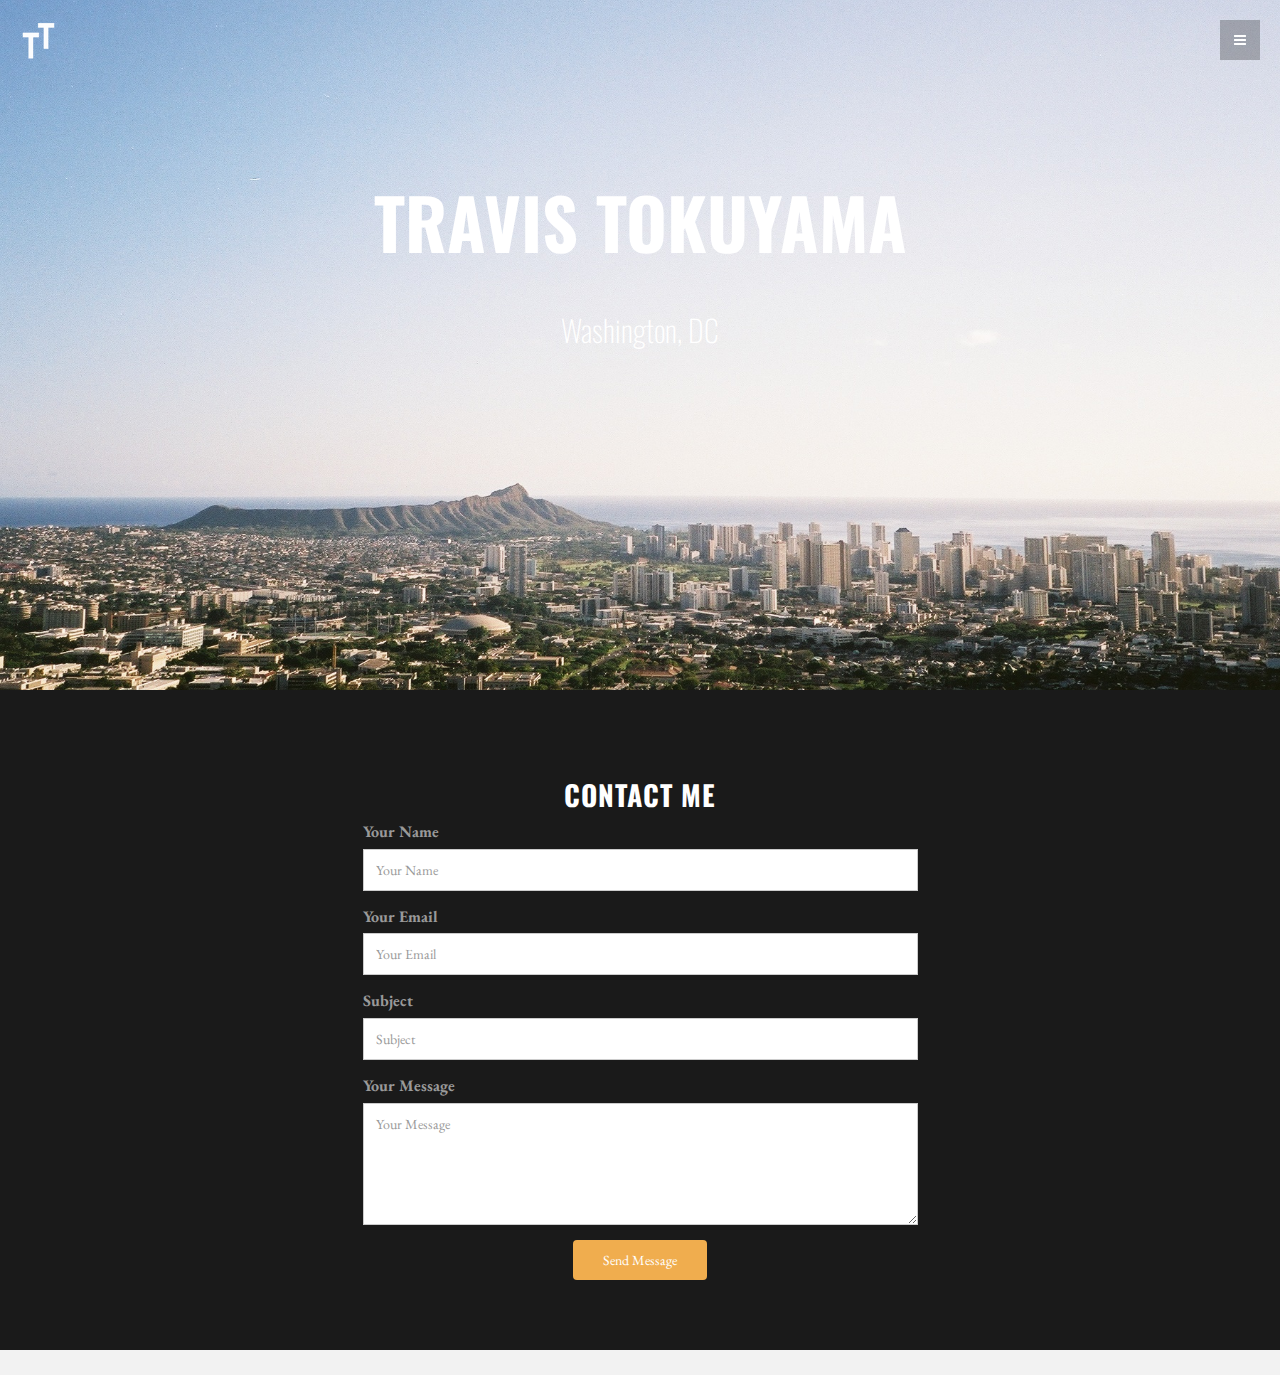
==== index.html @ 83c49aec "First commit" ====
<!DOCTYPE html>
<html lang="en">
<head>
  <meta charset="utf-8">
  <title>Travis Tokuyama</title>
  <meta content="width=device-width, initial-scale=1.0" name="viewport">
  <meta content name="keywords">
  <meta content name="description">

  <!-- Favicons -->
  <link href="img/favicon.png" rel="icon">
  <link href="img/apple-touch-icon.png" rel="apple-touch-icon">

  <!-- Google Fonts -->
  <link href="https://fonts.googleapis.com/css?family=Oswald:400,300,700|EB+Garamond" rel="stylesheet">

  <!-- Bootstrap CSS File -->
  <link href="lib/bootstrap/css/bootstrap.min.css" rel="stylesheet">

  <!-- Libraries CSS Files -->
  <link href="lib/font-awesome/css/font-awesome.min.css" rel="stylesheet">

  <!-- Main Stylesheet File -->
  <link href="css/style.css" rel="stylesheet">

</head>

<body data-spy="scroll" data-offset="0" data-target="#theMenu">
  <div id="content" class="editable">
    <nav id="theMenu" class="menu">
      <div class="menu-wrap">
        <h1 class="logo"><a style="cursor: not-allowed;" href="index.html#home">Travis Tokuyama</a></h1>
        <i class="fa fa-times-circle menu-close"></i> <a class="smoothscroll" style="cursor: not-allowed;" href="#contact">Contact</a>
        <a style="cursor: not-allowed;" href="https://github.com/trav15" target="_blank" rel="noopener"><i class="fa fa-github"></i></a>
        <a style="cursor: not-allowed;" href="https://www.linkedin.com/in/travis-tokuyama/"><i class="fa fa-linkedin"></i></a>
        <a style="cursor: not-allowed;" href="mailto:travistokuyama@gmail.com"><i class="fa fa-envelope"></i></a>
      </div>
      <!-- Menu button -->
      <div id="menuToggle"><i class="fa fa-bars"></i></div>
    </nav><!-- ========== HEADER SECTION ========== -->
    <section id="home"></section>
    <div id="headerwrap">
      <div class="container">
        <div class="logo"><img src="img/logo.png"></div>
        <br>
        <div class="row">
          <h1>TRAVIS TOKUYAMA</h1>
          <br>
          <h3>Washington, DC</h3>
          <br><br>
          <div class="col-lg-6 col-lg-offset-3"> </div>
        </div>
      </div>
      <!-- /container -->
    </div>
    <!-- /headerwrap -->
    <!-- ========== CONTACT SECTION ========== -->
    <section id="contact"></section>
    <div id="f">
      <div class="container">
        <div class="row">
          <h3>CONTACT ME</h3>
        </div>
        <div class="row">
          <div class="col-md-6 col-md-offset-3">
            <form class="contact-form" role="form" action="https://formspree.io/travistokuyama@gmail.com" method="POST">
              <div class="form-group"><label for="contact-name">Your Name</label> <input id="contact-name" class="form-control"
                       style="cursor: not-allowed;" name="name" type="name" placeholder="Your Name" data-rule="minlen:4"
                       data-msg="Please enter at least 4 chars">
                <div class="validate"> </div>
              </div>
              <div class="form-group"><label for="contact-email">Your Email</label> <input id="contact-email" class="form-control"
                       style="cursor: not-allowed;" name="email" type="email" placeholder="Your Email" data-rule="email"
                       data-msg="Please enter a valid email">
                <div class="validate"> </div>
              </div>
              <div class="form-group"><label for="contact-subject">Subject</label> <input id="contact-subject" class="form-control"
                       style="cursor: not-allowed;" name="subject" type="text" placeholder="Subject" data-rule="minlen:4"
                       data-msg="Please enter at least 8 chars of subject">
                <div class="validate"> </div>
              </div>
              <div class="form-group"><label for="contact-message">Your Message</label> <textarea id="contact-message"
                          class="form-control" style="cursor: not-allowed;" name="message" rows="5" placeholder="Your Message"
                          data-rule="required" data-msg="Please write something for us"></textarea>
                <div class="validate"> </div>
              </div>
              <div class="loading"><img src="lib/php-mail-form/loading.gif"></div>
              <div class="error-message"> </div>
              <div class="sent-message">Your message has been sent. Thank you!</div>
              <div class="form-send"><button class="btn btn-outline-light" type="submit">Send Message</button></div>
            </form>
          </div>
        </div>
      </div>
    </div>
    <!-- JavaScript Libraries -->
    <p>
      <script src="lib/jquery/jquery.min.js"></script>
      <script src="lib/bootstrap/js/bootstrap.min.js"></script>
      <script src="lib/php-mail-form/validate.js"></script>
      <script src="lib/easing/easing.min.js"></script>
    </p>
    <!-- Template Main Javascript File -->
    <p>
      <script src="js/main.js"></script>
    </p>
  </div>

</body>
</html>
---- css/style.css ----
body {
  background-color: #f2f2f2;
  font-family: 'EB Garamond', serif;
  font-weight: 300;
  font-size: 16px;
  color: #555;
  -webkit-font-smoothing: antialiased;
  -webkit-overflow-scrolling: touch;
}

/* Titles */

h1, h2, h3, h4, h5, h6 {
  font-family: 'Oswald', sans-serif;
  font-weight: 300;
  color: #333;
}

/* Paragraph & Typographic */

p {
  line-height: 28px;
  margin-bottom: 25px;
}

.centered {
  text-align: center;
}

/* Links */

a {
  color: #f85c37;
  word-wrap: break-word;
  -webkit-transition: color 0.1s ease-in, background 0.1s ease-in;
  -moz-transition: color 0.1s ease-in, background 0.1s ease-in;
  -ms-transition: color 0.1s ease-in, background 0.1s ease-in;
  -o-transition: color 0.1s ease-in, background 0.1s ease-in;
  transition: color 0.1s ease-in, background 0.1s ease-in;
}

a:hover, a:focus {
  color: #7b7b7b;
  text-decoration: none;
  outline: 0;
}

a:before, a:after {
  -webkit-transition: color 0.1s ease-in, background 0.1s ease-in;
  -moz-transition: color 0.1s ease-in, background 0.1s ease-in;
  -ms-transition: color 0.1s ease-in, background 0.1s ease-in;
  -o-transition: color 0.1s ease-in, background 0.1s ease-in;
  transition: color 0.1s ease-in, background 0.1s ease-in;
}

hr {
  display: block;
  height: 1px;
  border: 0;
  border-top: 1px solid #ccc;
  margin: 1em 0;
  padding: 0;
}

/* Wrap Sections */

#headerwrap {
  background: url(../img/header-bg.jpg) no-repeat center top;
  margin-top: -10px;
  padding-top: 20px;
  text-align: center;
  background-attachment: relative;
  background-position: center center;
  min-height: 700px;
  width: 100%;
  -webkit-background-size: 100%;
  -moz-background-size: 100%;
  -o-background-size: 100%;
  background-size: 100%;
  -webkit-background-size: cover;
  -moz-background-size: cover;
  -o-background-size: cover;
  background-size: cover;
}

#headerwrap h1 {
  margin-top: 150px;
  color: white;
  font-size: 70px;
  font-weight: 700;
}

#headerwrap h3 {
  color: white;
  font-size: 30px;
  font-weight: 100;
  font-family: 'Oswald', sans-serif;
  font-style: semi-bold;
}

#headerwrap .logo {
  text-align: left;
  position: absolute;
  top: 20px;
  left: 20px;
}

/* Footer Wrap */

#f {
  background: #1a1a1a;
  padding-top: 70px;
  padding-bottom: 70px;
  text-align: center
}

#f h3 {
  color: white;
  font-size: 28px;
  font-weight: 700;
  letter-spacing: 1px;
}

#f i {
  font-size: 8px;
  color: #fff;
  padding: 3px;
}

#f p {
  font-size: 20px;
  color: #f2f2f2;
}

#f img {
  text-align: center;
}

/* MENU CONF*/

.menu {
  position: fixed;
  right: -200px;
  width: 260px;
  height: 100%;
  top: 0;
  z-index: 10;
  text-align: left;
}

.menu.menu-open {
  right: 0px;
}

.menu-wrap {
  position: absolute;
  top: 0;
  left: 60px;
  background: #1a1a1a;
  width: 200px;
  height: 100%;
}

.menu h1.logo a {
  font-family: 'Oswald', sans-serif;
  font-size: 16px;
  font-weight: 700;
  letter-spacing: 0.15em;
  line-height: 40px;
  text-transform: uppercase;
  color: #ffffff;
  margin-top: 20px;
}

.menu h1.logo a:hover {
  color: #f85c37;
}

.menu img.logo {
  margin: 20px 0;
  max-width: 160px;
}

.menu a {
  margin-left: 20px;
  color: #808080;
  display: block;
  font-size: 12px;
  font-weight: 700;
  line-height: 40px;
  letter-spacing: 0.1em;
  text-transform: uppercase;
}

.menu a:hover {
  color: #ffffff;
}

.menu a:active {
  color: #ffffff;
}

.menu a>i {
  float: left;
  display: inline-block;
  vertical-align: middle;
  text-align: left;
  width: 25px;
  font-size: 14px;
  line-height: 40px;
  margin: 25px 2px;
}

.menu-close {
  cursor: pointer;
  display: block;
  position: absolute;
  font-size: 14px;
  color: #808080;
  width: 40px;
  height: 40px;
  line-height: 40px;
  top: 0px;
  right: 0px;
  -webkit-transition: all .1s ease-in-out;
  -moz-transition: all .1s ease-in-out;
  -ms-transition: all .1s ease-in-out;
  -o-transition: all .1s ease-in-out;
  transition: all .1s ease-in-out;
}

.menu-close:hover {
  color: #ffffff;
  -webkit-transition: all .1s ease-in-out;
  -moz-transition: all .1s ease-in-out;
  -ms-transition: all .1s ease-in-out;
  -o-transition: all .1s ease-in-out;
  transition: all .1s ease-in-out;
}

/* Push the body after clicking the menu button */

.body-push {
  overflow-x: hidden;
  position: relative;
  left: 0;
}

.body-push-toright {
  left: 200px;
}

.body-push-toleft {
  left: -200px;
}

.menu, .body-push {
  -webkit-transition: all .3s ease;
  -moz-transition: all .3s ease;
  -ms-transition: all .3s ease;
  -o-transition: all .3s ease;
  transition: all .3s ease;
}

#menuToggle {
  position: absolute;
  top: 20px;
  left: 0;
  z-index: 11;
  display: block;
  text-align: center;
  font-size: 14px;
  color: #ffffff;
  width: 40px;
  height: 40px;
  line-height: 40px;
  cursor: pointer;
  background: rgba(0, 0, 0, 0.25);
  -webkit-transition: all .1s ease-in-out;
  -moz-transition: all .1s ease-in-out;
  -ms-transition: all .1s ease-in-out;
  -o-transition: all .1s ease-in-out;
  transition: all .1s ease-in-out;
}

#menuToggle:hover {
  color: #ffffff;
  background: rgba(0, 0, 0, 0.2);
  -webkit-transition: all .1s ease-in-out;
  -moz-transition: all .1s ease-in-out;
  -ms-transition: all .1s ease-in-out;
  -o-transition: all .1s ease-in-out;
  transition: all .1s ease-in-out;
}



/* Contact Form */

.contact-form {
  text-align: left;
}

.contact-form label {
   color: #999;
}

.contact-form input, .contact-form textarea {
  padding: 10px 12px;
  border-radius: 0;
  box-shadow: none;
  font-size: 14px;
  height: auto;
}

.contact-form .form-send {
  text-align: center;
}

.contact-form .form-send button  {
  background: #f0ad4e;
  border: 0;
  padding: 10px 30px;
  color: #fff;
  transition: 0.4s;
  cursor: pointer;
}

.contact-form .form-send button:hover {
  background: #ffbc5d;
}

.contact-form .validate {
  display: none;
  color: red;
  margin: 0 0 15px 0;
  font-weight: 400;
  font-size: 13px;
}

.contact-form .loading {
  display: none;
  color: #555;
  background: #fff;
  text-align: center;
  padding: 15px;
  margin: 15px 0;
}

.contact-form .error-message {
  display: none;
  color: #fff;
  background: #ed3c0d;
  text-align: center;
  padding: 15px;
  font-weight: 600;
  margin: 15px 0;
}

.contact-form .sent-message {
  display: none;
  color: #fff;
  background: #18d26e;
  text-align: center;
  padding: 15px;
  font-weight: 600;
  margin: 15px 0;
}


/* Copyrights */

#copyrights {
  background: #222222;
  padding: 20px 0;
  text-align: center;
  color: #fff;
}

#copyrights a {
  color: #f0ad4e;
}

#copyrights p {
  margin-bottom: 5px;
}

.credits {
  color: #999;
}
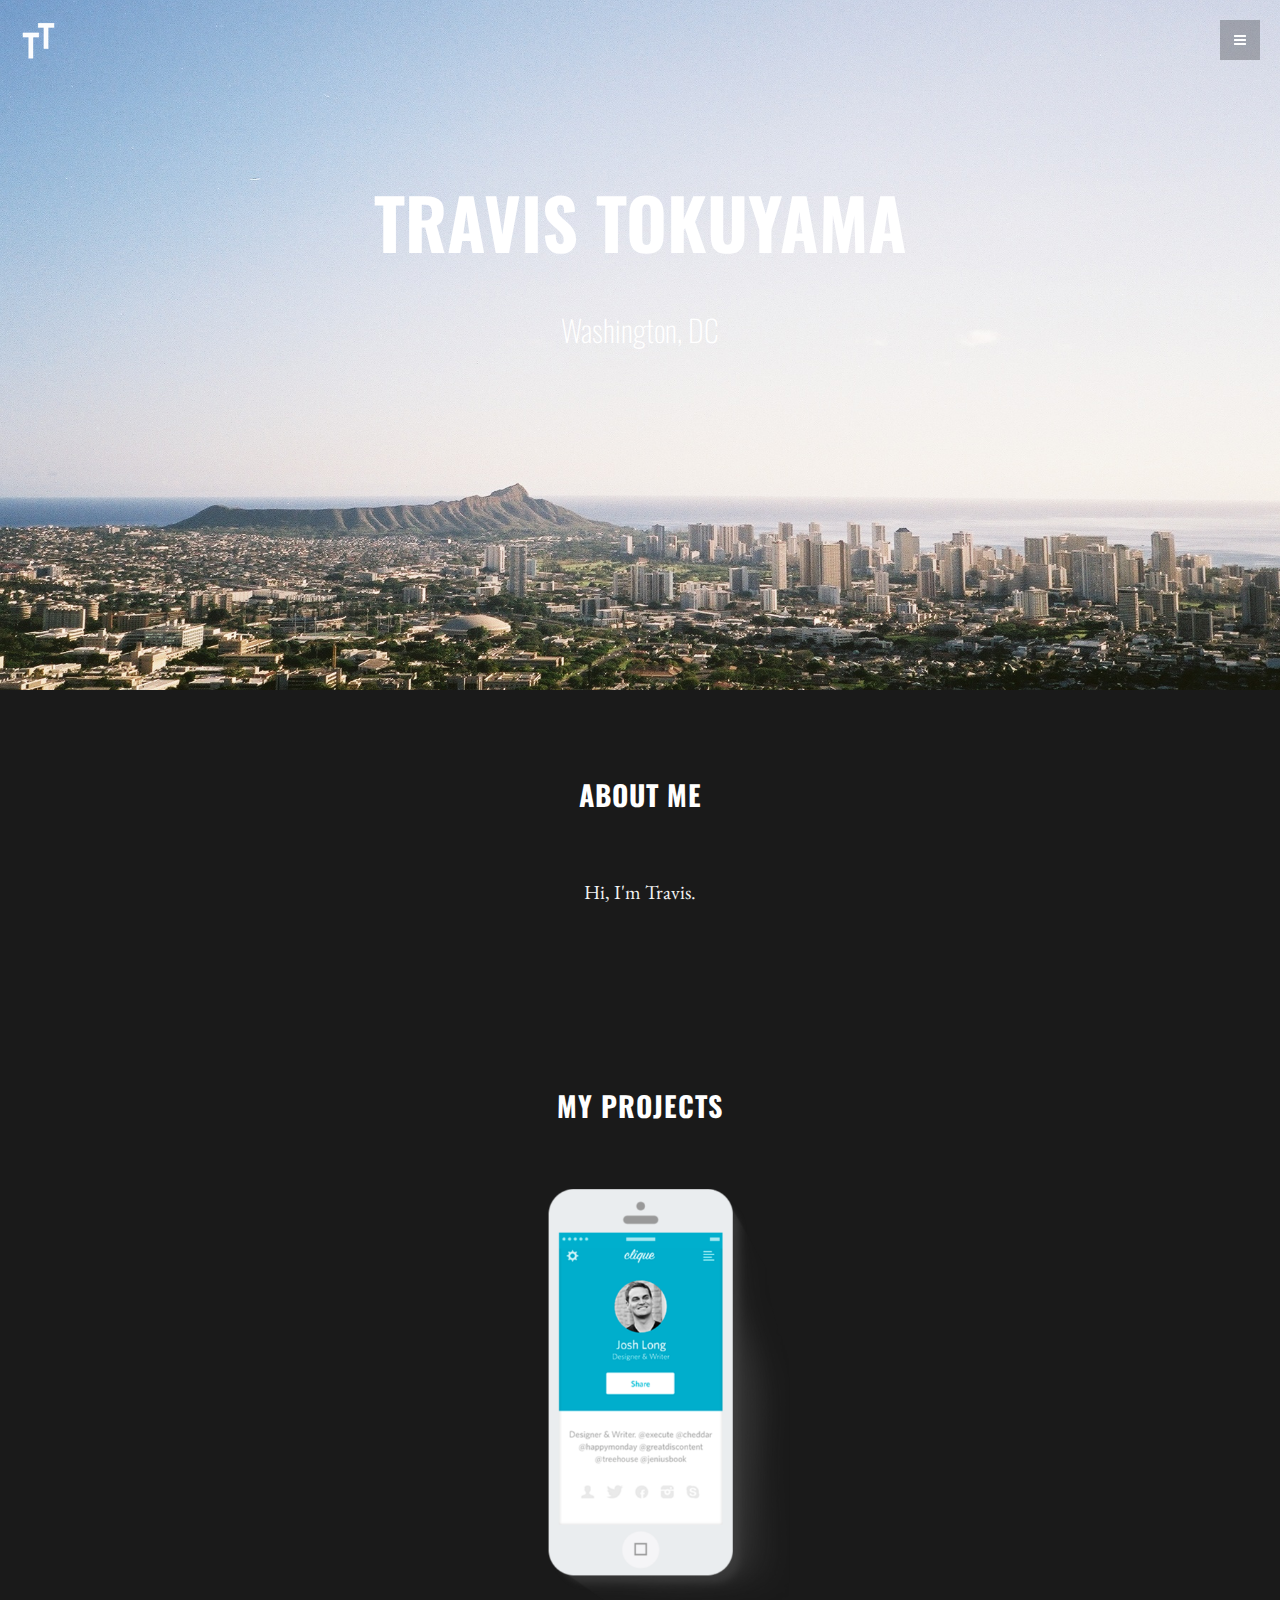
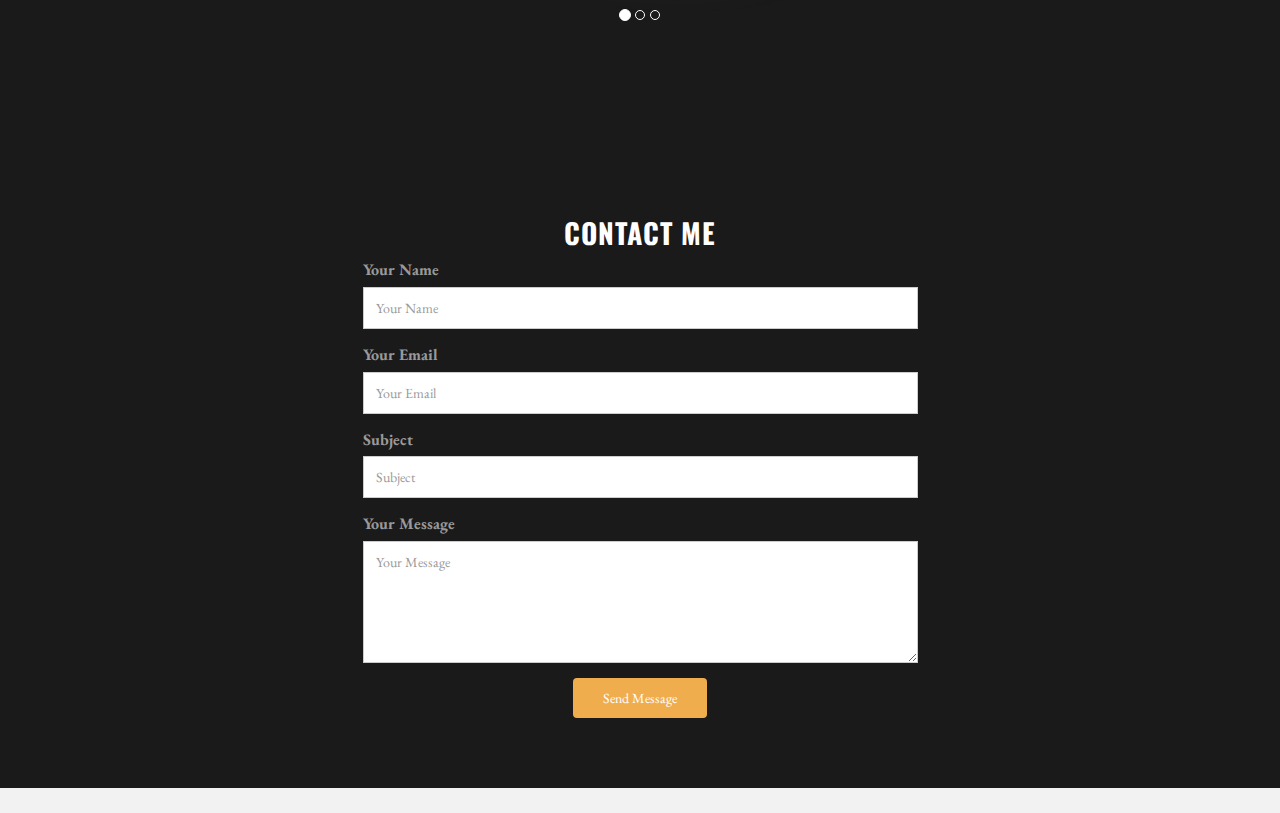
==== commit c25c6a97: "Add About and Portfolio sections" ====
--- a/index.html
+++ b/index.html
@@ -30,7 +30,10 @@
     <nav id="theMenu" class="menu">
       <div class="menu-wrap">
         <h1 class="logo"><a style="cursor: not-allowed;" href="index.html#home">Travis Tokuyama</a></h1>
-        <i class="fa fa-times-circle menu-close"></i> <a class="smoothscroll" style="cursor: not-allowed;" href="#contact">Contact</a>
+        <i class="fa fa-times-circle menu-close"></i>
+        <a href="#about" class="smoothscroll">About</a>
+        <a href="#portfolio" class="smoothscroll">Portfolio</a>
+        <a class="smoothscroll" style="cursor: not-allowed;" href="#contact">Contact</a>
         <a style="cursor: not-allowed;" href="https://github.com/trav15" target="_blank" rel="noopener"><i class="fa fa-github"></i></a>
         <a style="cursor: not-allowed;" href="https://www.linkedin.com/in/travis-tokuyama/"><i class="fa fa-linkedin"></i></a>
         <a style="cursor: not-allowed;" href="mailto:travistokuyama@gmail.com"><i class="fa fa-envelope"></i></a>
@@ -54,6 +57,65 @@
       <!-- /container -->
     </div>
     <!-- /headerwrap -->
+
+    <!-- ========== ABOUT SECTION ========== -->
+    <section id="about" name="about"></section>
+    <div id="f">
+      <div class="container">
+        <div class="row">
+          <h3>ABOUT ME</h3>
+          <p class="centered"><i class="icon icon-circle"></i><i class="icon icon-circle"></i><i class="icon icon-circle"></i></p>
+
+          <!-- INTRO INFORMATION-->
+          <div class="col-lg-6 col-lg-offset-3">
+            <p>Hi, I'm Travis.</p>
+          </div>
+        </div>
+      </div>
+      <!-- /container -->
+    </div>
+    <!-- /f -->
+
+    <!-- ========== CAROUSEL SECTION ========== -->
+    <section id="portfolio" name="portfolio"></section>
+    <div id="f">
+      <div class="container">
+        <div class="row centered">
+          <h3>MY PROJECTS</h3>
+          <p class="centered"><i class="icon icon-circle"></i><i class="icon icon-circle"></i><i class="icon icon-circle"></i></p>
+
+          <div class="col-lg-6 col-lg-offset-3">
+            <div id="carousel-example-generic" class="carousel slide" data-ride="carousel">
+              <!-- Wrapper for slides -->
+              <div class="carousel-inner">
+                <div class="item active centered">
+                  <img class="img-responsive" src="img/c1.png" alt="">
+                </div>
+                <div class="item centered">
+                  <img class="img-responsive" src="img/c2.png" alt="">
+                </div>
+                <div class="item centered">
+                  <img class="img-responsive" src="img/c3.png" alt="">
+                </div>
+              </div>
+              <br>
+              <br>
+              <ol class="carousel-indicators">
+                <li data-target="#carousel-example-generic" data-slide-to="0" class="active"></li>
+                <li data-target="#carousel-example-generic" data-slide-to="1"></li>
+                <li data-target="#carousel-example-generic" data-slide-to="2"></li>
+              </ol>
+            </div>
+          </div>
+          <!-- col-lg-8 -->
+        </div>
+        <!-- row -->
+      </div>
+      <!-- container -->
+    </div>
+    <!-- f -->
+
+
     <!-- ========== CONTACT SECTION ========== -->
     <section id="contact"></section>
     <div id="f">
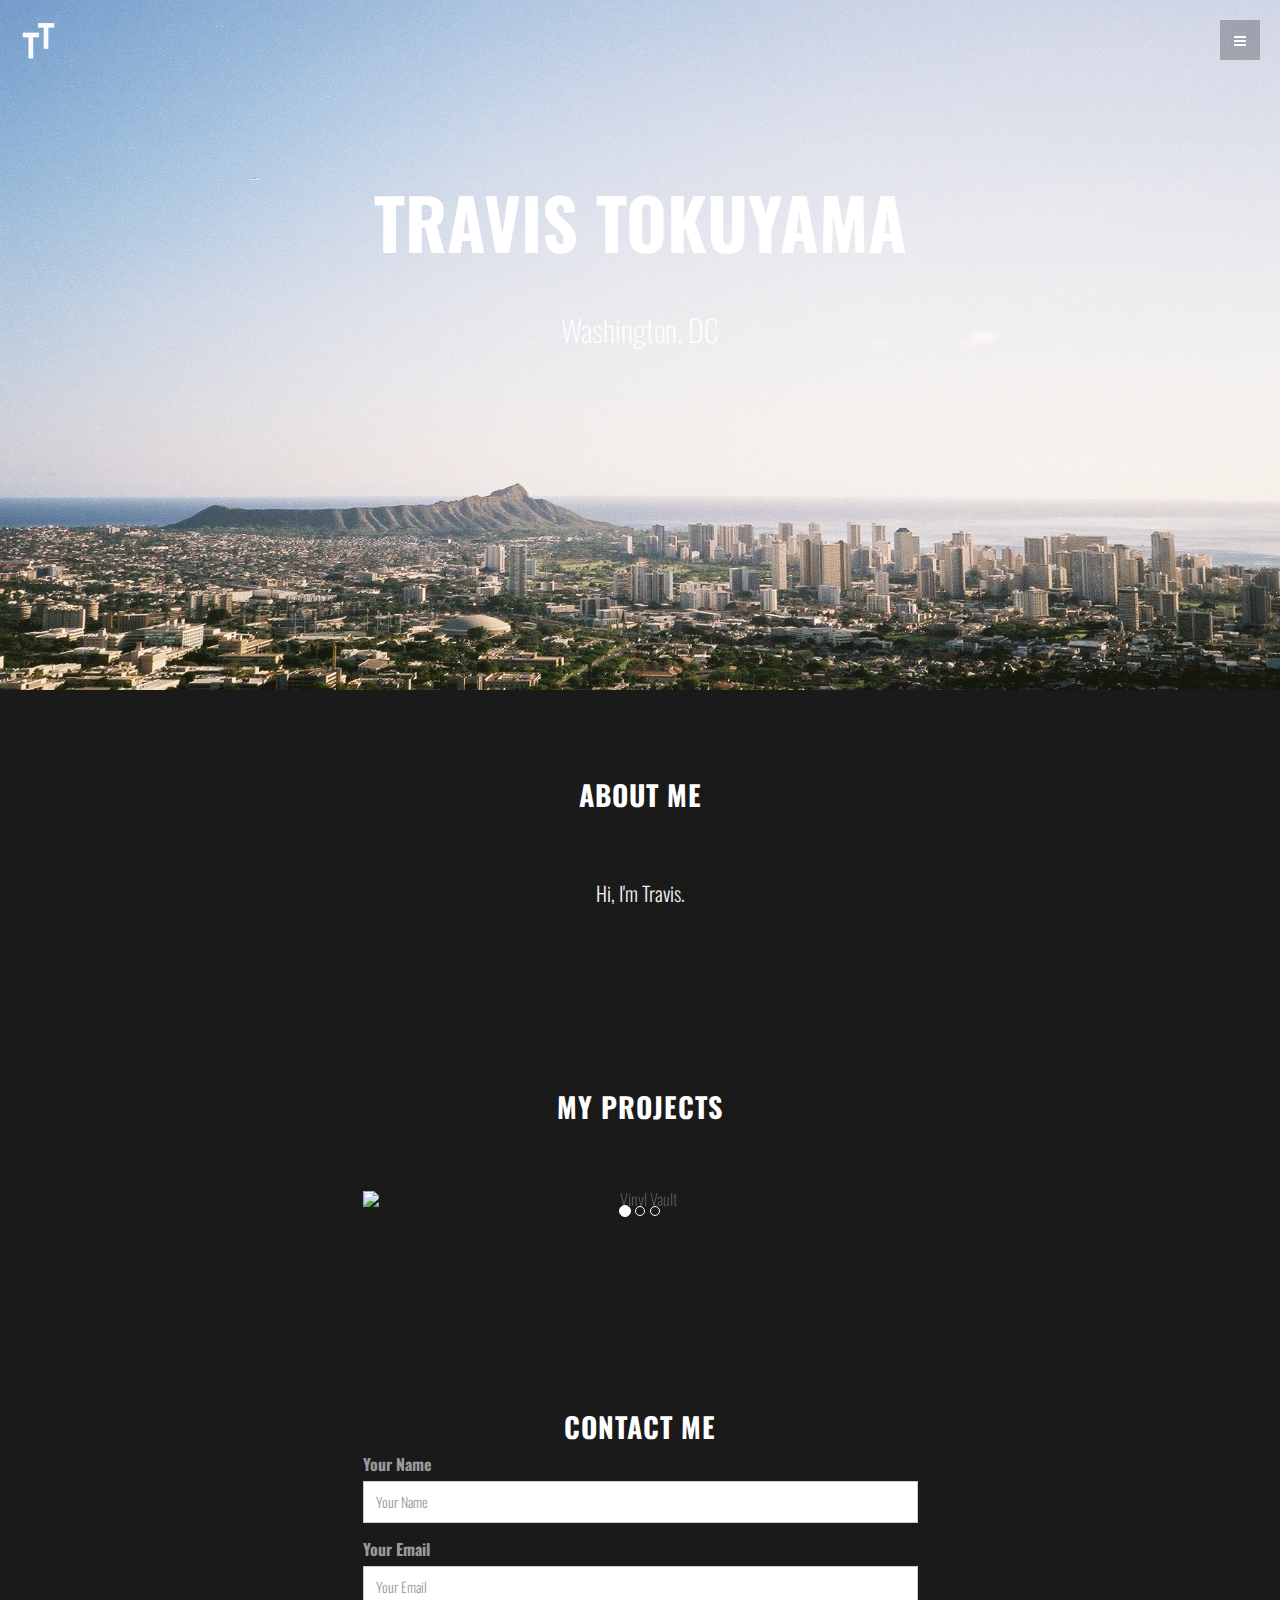
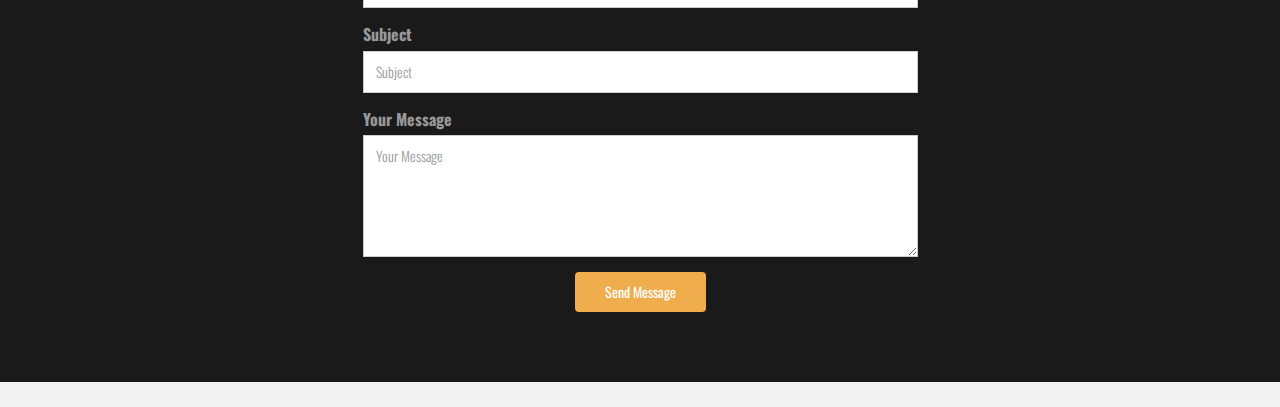
==== commit 80d33481: "Add portfolio gifs" ====
--- a/index.html
+++ b/index.html
@@ -89,13 +89,10 @@
               <!-- Wrapper for slides -->
               <div class="carousel-inner">
                 <div class="item active centered">
-                  <img class="img-responsive" src="img/c1.png" alt="">
+                  <img class="img-responsive" src="img/vv.gif" alt="Vinyl Vault">
                 </div>
                 <div class="item centered">
-                  <img class="img-responsive" src="img/c2.png" alt="">
-                </div>
-                <div class="item centered">
-                  <img class="img-responsive" src="img/c3.png" alt="">
+                  <img class="img-responsive" src="img/ll.gif" alt="Lending Library">
                 </div>
               </div>
               <br>
--- a/css/style.css
+++ b/css/style.css
@@ -1,6 +1,6 @@
 body {
   background-color: #f2f2f2;
-  font-family: 'EB Garamond', serif;
+  font-family: 'Oswald', sans-serif;
   font-weight: 300;
   font-size: 16px;
   color: #555;
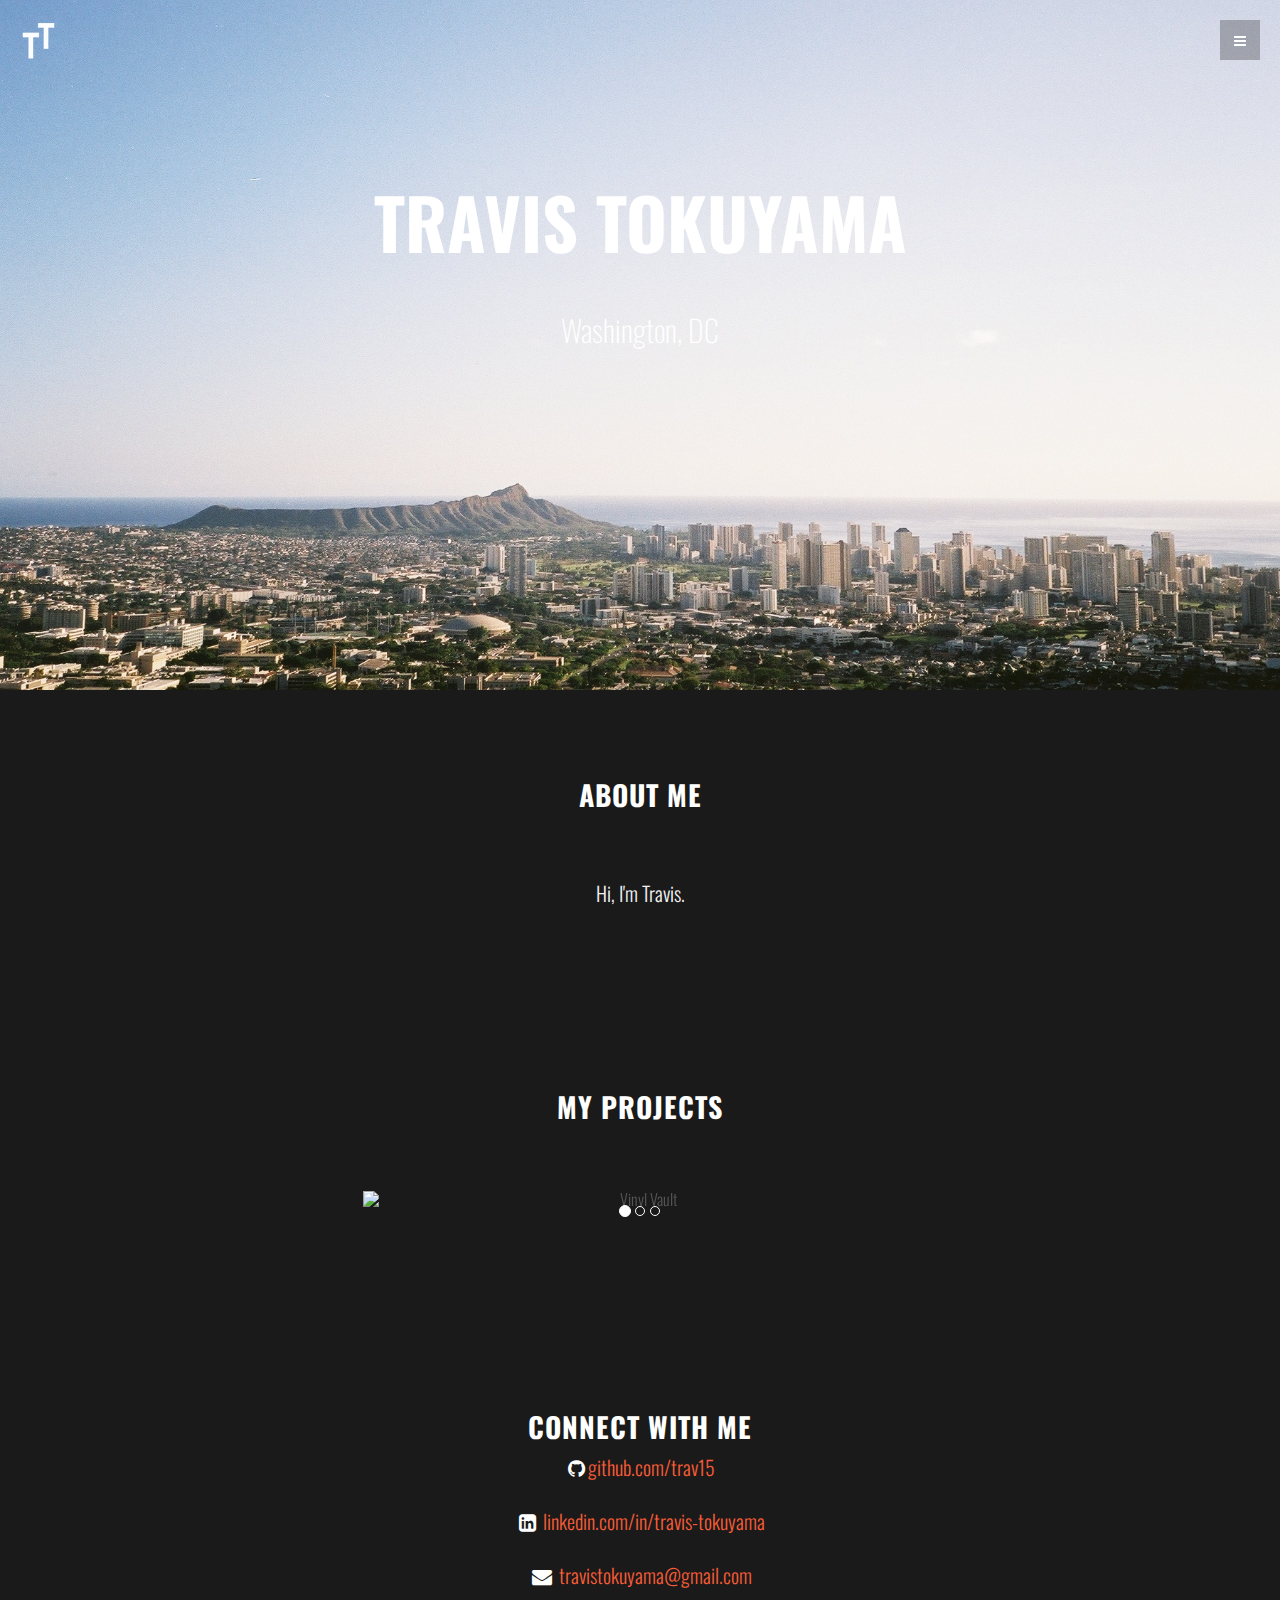
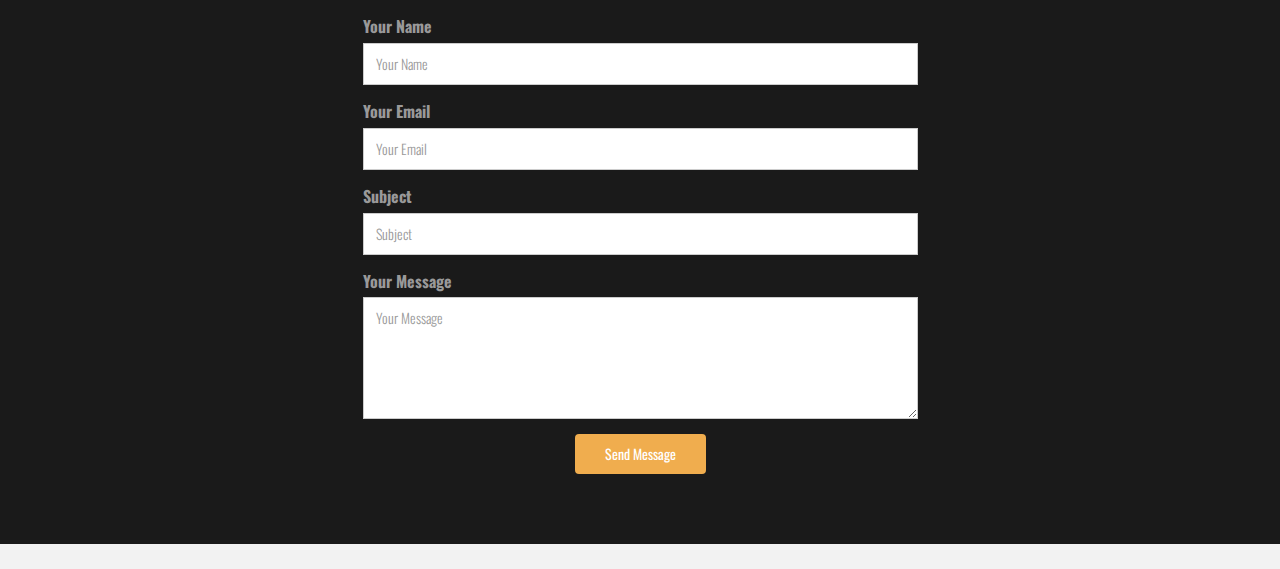
==== commit 65e0017c: "Add links to contact section" ====
--- a/index.html
+++ b/index.html
@@ -35,7 +35,7 @@
         <a href="#portfolio" class="smoothscroll">Portfolio</a>
         <a class="smoothscroll" style="cursor: not-allowed;" href="#contact">Contact</a>
         <a style="cursor: not-allowed;" href="https://github.com/trav15" target="_blank" rel="noopener"><i class="fa fa-github"></i></a>
-        <a style="cursor: not-allowed;" href="https://www.linkedin.com/in/travis-tokuyama/"><i class="fa fa-linkedin"></i></a>
+        <a style="cursor: not-allowed;" href="https://www.linkedin.com/in/travis-tokuyama/"target="_blank" rel="noopener"><i class="fa fa-linkedin"></i></a>
         <a style="cursor: not-allowed;" href="mailto:travistokuyama@gmail.com"><i class="fa fa-envelope"></i></a>
       </div>
       <!-- Menu button -->
@@ -118,7 +118,12 @@
     <div id="f">
       <div class="container">
         <div class="row">
-          <h3>CONTACT ME</h3>
+          <h3>CONNECT WITH ME</h3>
+          <div class="col-lg-6 col-lg-offset-3">
+            <p> <a href="https://github.com/trav15" target="_blank" rel="noopener"><i class="fa fa-github" style="font-size: 20px"></i>github.com/trav15</a></p>
+            <p><a href="https://www.linkedin.com/in/travis-tokuyama/" target="_blank" rel="noopener"><i class="fa fa-linkedin-square" style="font-size: 20px"></i> linkedin.com/in/travis-tokuyama</a></p>
+            <p><a href="mailto:travistokuyama@gmail.com"><i class="fa fa-envelope" style="font-size: 20px"></i> travistokuyama@gmail.com</a></p>
+          </div>
         </div>
         <div class="row">
           <div class="col-md-6 col-md-offset-3">
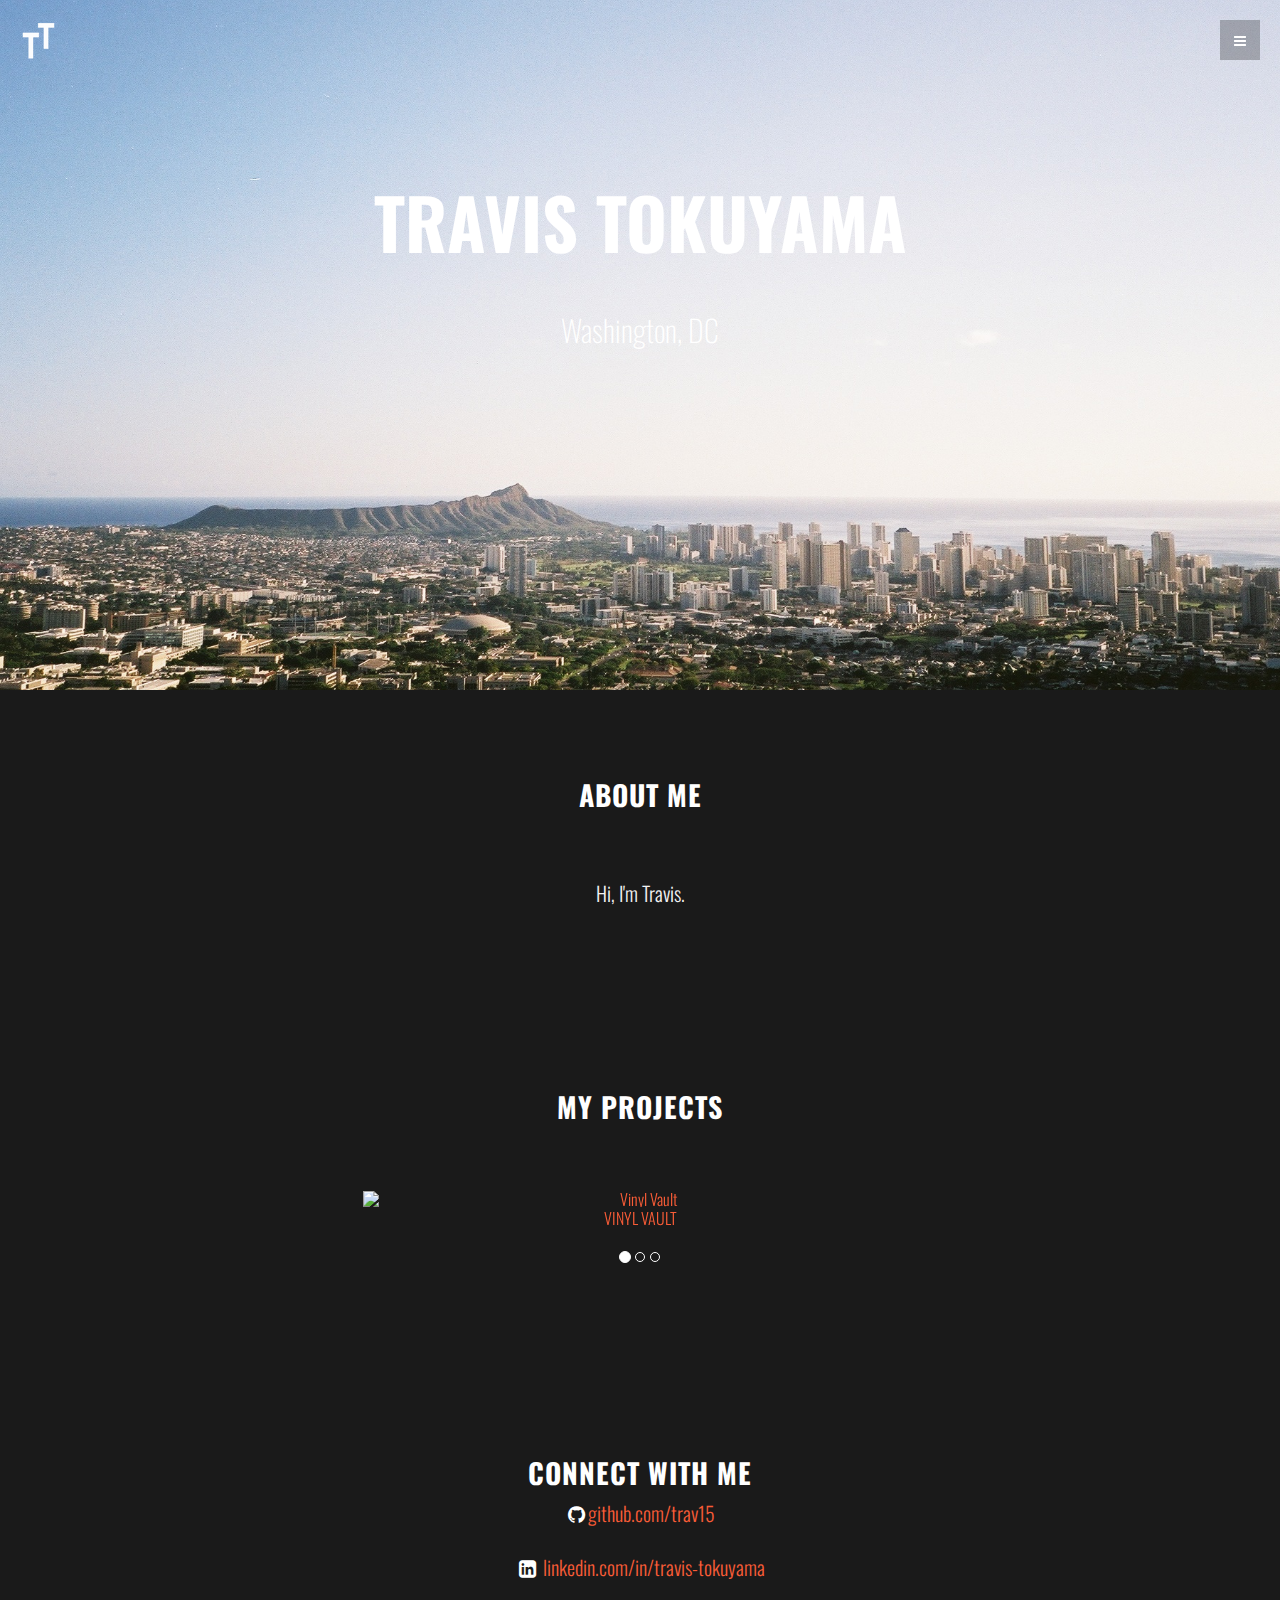
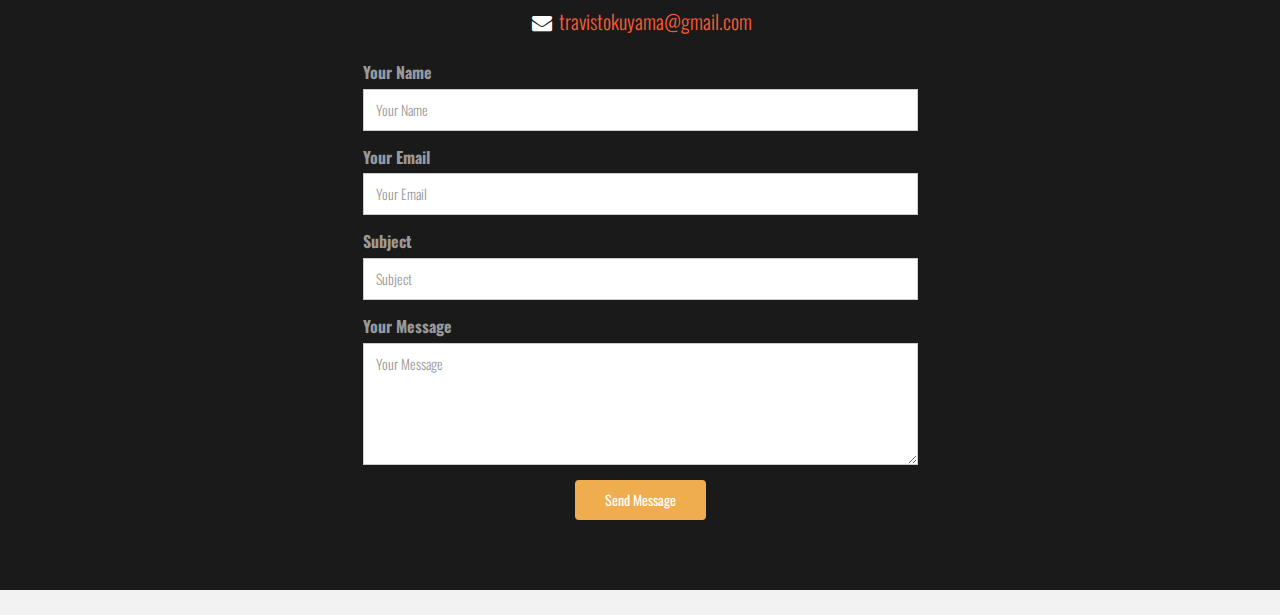
==== commit 0ca1dae7: "Add links and title to project carousel" ====
--- a/index.html
+++ b/index.html
@@ -29,14 +29,14 @@
   <div id="content" class="editable">
     <nav id="theMenu" class="menu">
       <div class="menu-wrap">
-        <h1 class="logo"><a style="cursor: not-allowed;" href="index.html#home">Travis Tokuyama</a></h1>
+        <h1 class="logo"><a  href="index.html#home">Travis Tokuyama</a></h1>
         <i class="fa fa-times-circle menu-close"></i>
         <a href="#about" class="smoothscroll">About</a>
         <a href="#portfolio" class="smoothscroll">Portfolio</a>
-        <a class="smoothscroll" style="cursor: not-allowed;" href="#contact">Contact</a>
-        <a style="cursor: not-allowed;" href="https://github.com/trav15" target="_blank" rel="noopener"><i class="fa fa-github"></i></a>
-        <a style="cursor: not-allowed;" href="https://www.linkedin.com/in/travis-tokuyama/"target="_blank" rel="noopener"><i class="fa fa-linkedin"></i></a>
-        <a style="cursor: not-allowed;" href="mailto:travistokuyama@gmail.com"><i class="fa fa-envelope"></i></a>
+        <a class="smoothscroll"  href="#contact">Contact</a>
+        <a  href="https://github.com/trav15" target="_blank" rel="noopener"><i class="fa fa-github"></i></a>
+        <a  href="https://www.linkedin.com/in/travis-tokuyama/"target="_blank" rel="noopener"><i class="fa fa-linkedin"></i></a>
+        <a  href="mailto:travistokuyama@gmail.com"><i class="fa fa-envelope"></i></a>
       </div>
       <!-- Menu button -->
       <div id="menuToggle"><i class="fa fa-bars"></i></div>
@@ -89,12 +89,13 @@
               <!-- Wrapper for slides -->
               <div class="carousel-inner">
                 <div class="item active centered">
-                  <img class="img-responsive" src="img/vv.gif" alt="Vinyl Vault">
+                  <a href="https://github.com/trav15/vinyl-vault"><img class="img-responsive" src="img/vv.gif" alt="Vinyl Vault">VINYL VAULT</a>
                 </div>
                 <div class="item centered">
-                  <img class="img-responsive" src="img/ll.gif" alt="Lending Library">
+                  <a href="https://github.com/trav15/lending-library-js"><img class="img-responsive" src="img/ll.gif" alt="Lending Library">LENDING LIBRARY</a>
                 </div>
               </div>
+              <br>
               <br>
               <br>
               <ol class="carousel-indicators">
@@ -129,22 +130,22 @@
           <div class="col-md-6 col-md-offset-3">
             <form class="contact-form" role="form" action="https://formspree.io/travistokuyama@gmail.com" method="POST">
               <div class="form-group"><label for="contact-name">Your Name</label> <input id="contact-name" class="form-control"
-                       style="cursor: not-allowed;" name="name" type="name" placeholder="Your Name" data-rule="minlen:4"
+                        name="name" type="name" placeholder="Your Name" data-rule="minlen:4"
                        data-msg="Please enter at least 4 chars">
                 <div class="validate"> </div>
               </div>
               <div class="form-group"><label for="contact-email">Your Email</label> <input id="contact-email" class="form-control"
-                       style="cursor: not-allowed;" name="email" type="email" placeholder="Your Email" data-rule="email"
+                       name="email" type="email" placeholder="Your Email" data-rule="email"
                        data-msg="Please enter a valid email">
                 <div class="validate"> </div>
               </div>
               <div class="form-group"><label for="contact-subject">Subject</label> <input id="contact-subject" class="form-control"
-                       style="cursor: not-allowed;" name="subject" type="text" placeholder="Subject" data-rule="minlen:4"
+                       name="subject" type="text" placeholder="Subject" data-rule="minlen:4"
                        data-msg="Please enter at least 8 chars of subject">
                 <div class="validate"> </div>
               </div>
               <div class="form-group"><label for="contact-message">Your Message</label> <textarea id="contact-message"
-                          class="form-control" style="cursor: not-allowed;" name="message" rows="5" placeholder="Your Message"
+                          class="form-control" name="message" rows="5" placeholder="Your Message"
                           data-rule="required" data-msg="Please write something for us"></textarea>
                 <div class="validate"> </div>
               </div>
